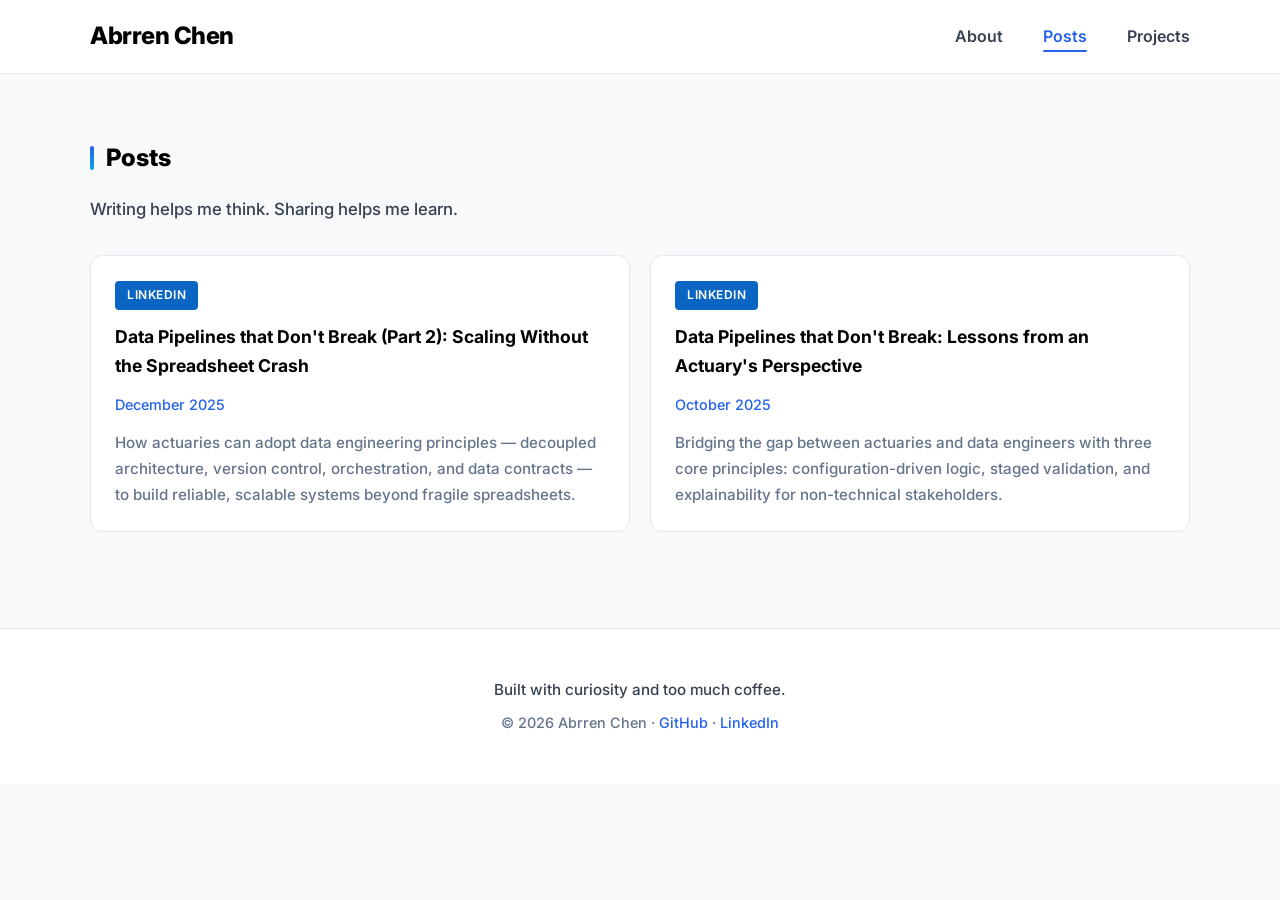
==== posts.html @ b5ec8133 "Initial commit - Personal portfolio site - About page with experience, education, and skills - Posts" ====
<!DOCTYPE html>
<html lang="en">
<head>
    <meta charset="UTF-8">
    <meta name="viewport" content="width=device-width, initial-scale=1.0">
    <title>Posts | Abrren Chen</title>
    <meta name="description" content="Blog posts and articles by Abrren Chen on data science, machine learning, and AI applications.">
    <meta property="og:title" content="Posts | Abrren Chen">
    <meta property="og:description" content="Writing helps me think. Sharing helps me learn.">
    <link rel="preconnect" href="https://fonts.googleapis.com">
    <link rel="preconnect" href="https://fonts.gstatic.com" crossorigin>
    <link href="https://fonts.googleapis.com/css2?family=Inter:wght@400;500;600;700;800&display=swap" rel="stylesheet">
    <link rel="stylesheet" href="css/style.css">
</head>
<body>
    <header>
        <div class="container">
            <a href="index.html" class="logo">Abrren Chen</a>
            <nav>
                <ul>
                    <li><a href="index.html">About</a></li>
                    <li><a href="posts.html" class="active">Posts</a></li>
                    <li><a href="projects.html">Projects</a></li>
                </ul>
            </nav>
        </div>
    </header>

    <main class="container">
        <section>
            <h2>Posts</h2>
            <p class="section-intro">Writing helps me think. Sharing helps me learn.</p>

            <div class="grid" id="posts-container">
                <!-- Posts are automatically rendered from js/data.js -->
            </div>
        </section>
    </main>

    <footer>
        <div class="container">
            <p class="footer-tagline">Built with curiosity and too much coffee.</p>
            <p>&copy; 2026 Abrren Chen · <a href="https://github.com/AbrrenC" target="_blank">GitHub</a> · <a href="https://www.linkedin.com/in/abrren-chen" target="_blank">LinkedIn</a></p>
        </div>
    </footer>

    <script src="js/data.js"></script>
    <script src="js/main.js"></script>
</body>
</html>
---- css/style.css ----
:root {
    --primary: #f8f9fa;
    --secondary: #2563eb;
    --secondary-dark: #1d4ed8;
    --text: #1e293b;
    --text-light: #64748b;
    --white: #ffffff;
    --border: #e2e8f0;
    --accent: #f1f5f9;
    --gradient-start: #2563eb;
    --gradient-end: #0ea5e9;
}

* {
    margin: 0;
    padding: 0;
    box-sizing: border-box;
}

body {
    font-family: 'Inter', 'SF Pro Display', -apple-system, BlinkMacSystemFont, sans-serif;
    background-color: var(--primary);
    color: var(--text);
    line-height: 1.7;
    font-weight: 500;
}

.container {
    width: 90%;
    max-width: 1100px;
    margin: 0 auto;
}

/* Header & Navigation */
header {
    background-color: var(--white);
    border-bottom: 1px solid var(--border);
    position: sticky;
    top: 0;
    z-index: 100;
    backdrop-filter: blur(10px);
    background-color: rgba(255, 255, 255, 0.95);
}

header .container {
    display: flex;
    justify-content: space-between;
    align-items: center;
    padding: 1rem 0;
}

.logo {
    font-size: 1.5rem;
    font-weight: 800;
    color: #000000;
    text-decoration: none;
    letter-spacing: -0.5px;
}

.logo:hover {
    color: var(--secondary);
}

nav ul {
    display: flex;
    list-style: none;
    gap: 2.5rem;
}

nav ul li a {
    color: #374151;
    text-decoration: none;
    font-weight: 600;
    font-size: 1rem;
    transition: color 0.2s;
    position: relative;
}

nav ul li a:hover,
nav ul li a.active {
    color: var(--secondary);
}

nav ul li a.active::after {
    content: '';
    position: absolute;
    bottom: -6px;
    left: 0;
    width: 100%;
    height: 2px;
    background: var(--secondary);
    border-radius: 2px;
}

/* Hero Section - Two Column */
.hero {
    padding: 5rem 0 4rem;
}

.hero-content {
    display: grid;
    grid-template-columns: auto 1fr;
    gap: 3.5rem;
    align-items: center;
}

.hero-image {
    position: relative;
    width: 200px;
    height: 200px;
}

.profile-photo {
    width: 200px;
    height: 200px;
    border-radius: 50%;
    object-fit: cover;
    border: 4px solid var(--white);
    box-shadow: 0 8px 30px rgba(0, 0, 0, 0.12);
    position: relative;
    z-index: 1;
}

.hero-image::before {
    content: '';
    position: absolute;
    width: 216px;
    height: 216px;
    border-radius: 50%;
    border: 2px dashed var(--secondary);
    top: 50%;
    left: 50%;
    transform: translate(-50%, -50%);
    opacity: 0.4;
    z-index: 0;
}

.hero-text {
    text-align: left;
}

.greeting {
    font-size: 1.1rem;
    color: var(--secondary);
    font-weight: 600;
    margin-bottom: 0.25rem;
    display: flex;
    align-items: center;
    gap: 0.5rem;
}

.greeting::after {
    content: '👋';
    display: inline-block;
    animation: wave 2.5s ease-in-out infinite;
    transform-origin: 70% 70%;
}

@keyframes wave {
    0%, 100% { transform: rotate(0deg); }
    10% { transform: rotate(14deg); }
    20% { transform: rotate(-8deg); }
    30% { transform: rotate(14deg); }
    40% { transform: rotate(-4deg); }
    50% { transform: rotate(10deg); }
    60%, 100% { transform: rotate(0deg); }
}

.hero-text h1 {
    font-size: 2.75rem;
    font-weight: 800;
    color: #000000;
    margin-bottom: 0.5rem;
    letter-spacing: -1px;
}

.hero-text .subtitle {
    font-size: 1.2rem;
    color: var(--secondary);
    font-weight: 600;
    margin-bottom: 1.25rem;
}

.hero-text .bio {
    color: #374151;
    font-size: 1.05rem;
    line-height: 1.8;
    margin-bottom: 1.5rem;
    max-width: 580px;
    font-weight: 400;
}

.contact-links {
    display: flex;
    gap: 1rem;
    flex-wrap: wrap;
}

.contact-links a {
    display: inline-flex;
    align-items: center;
    gap: 0.5rem;
    padding: 0.6rem 1.2rem;
    background: var(--white);
    border: 1px solid var(--border);
    border-radius: 8px;
    color: var(--text);
    text-decoration: none;
    font-size: 0.9rem;
    font-weight: 500;
    transition: all 0.2s;
}

.contact-links a:hover {
    border-color: var(--secondary);
    color: var(--secondary);
    transform: translateY(-2px);
    box-shadow: 0 4px 12px rgba(37, 99, 235, 0.15);
}

.contact-links a.primary {
    background: linear-gradient(135deg, var(--gradient-start), var(--gradient-end));
    color: var(--white);
    border: none;
}

.contact-links a.primary:hover {
    transform: translateY(-2px);
    box-shadow: 0 6px 20px rgba(37, 99, 235, 0.3);
}

/* Sections */
section {
    padding: 4rem 0;
}

section h2 {
    font-size: 1.5rem;
    font-weight: 800;
    color: #000000;
    margin-bottom: 2rem;
    display: flex;
    align-items: center;
    gap: 0.75rem;
}

section h2::before {
    content: '';
    width: 4px;
    height: 24px;
    background: linear-gradient(180deg, var(--gradient-start), var(--gradient-end));
    border-radius: 2px;
}

/* Cards */
.card {
    background: var(--white);
    border-radius: 12px;
    padding: 1.5rem;
    margin-bottom: 1rem;
    border: 1px solid var(--border);
    transition: all 0.2s;
}

.card:hover {
    border-color: var(--secondary);
    box-shadow: 0 4px 20px rgba(37, 99, 235, 0.08);
}

.card h3 {
    color: #000000;
    font-size: 1.1rem;
    font-weight: 700;
    margin-bottom: 0.25rem;
}

.card .meta {
    color: var(--secondary);
    font-size: 0.9rem;
    font-weight: 500;
    margin-bottom: 0.25rem;
}

.card .location {
    color: var(--text-light);
    font-size: 0.85rem;
}

.card p {
    color: var(--text-light);
    margin-top: 0.75rem;
    font-size: 0.95rem;
}

.card ul {
    margin-top: 0.75rem;
    margin-left: 1.25rem;
    color: var(--text-light);
    font-size: 0.95rem;
}

.card ul li {
    margin-bottom: 0.4rem;
}

/* Skills */
.skills-grid {
    display: grid;
    grid-template-columns: repeat(2, 1fr);
    gap: 1rem;
}

.skill-category {
    padding: 1.25rem 1.5rem;
}

.skill-category h3 {
    color: var(--text);
    font-size: 0.85rem;
    font-weight: 600;
    text-transform: uppercase;
    letter-spacing: 0.5px;
    margin-bottom: 1rem;
    opacity: 0.7;
}

.skill-tags {
    display: flex;
    flex-wrap: wrap;
    gap: 0.5rem;
}

.skill-tag {
    background: var(--accent);
    color: var(--text);
    padding: 0.4rem 0.9rem;
    border-radius: 6px;
    font-size: 0.85rem;
    font-weight: 500;
    border: 1px solid var(--border);
    transition: all 0.2s;
}

.skill-tag:hover {
    background: var(--secondary);
    color: var(--white);
    border-color: var(--secondary);
}

/* Experience & Education Grid */
.two-column {
    display: grid;
    grid-template-columns: repeat(2, 1fr);
    gap: 3rem;
}

.two-column section {
    padding: 0;
}

/* Posts & Projects Grid */
.grid {
    display: grid;
    grid-template-columns: repeat(auto-fit, minmax(300px, 1fr));
    gap: 1.25rem;
}

.grid .card {
    margin-bottom: 0;
}

.card-link {
    text-decoration: none;
    color: inherit;
    display: block;
}

.card-link:hover .card {
    transform: translateY(-4px);
    box-shadow: 0 8px 30px rgba(37, 99, 235, 0.12);
}

.card-link .card {
    transition: all 0.3s;
}

/* Empty State */
.empty-state {
    text-align: center;
    padding: 4rem 2rem;
    color: var(--text-light);
    background: var(--white);
    border-radius: 12px;
    border: 1px dashed var(--border);
}

.empty-state p {
    font-size: 1rem;
}

/* Focus Areas */
.focus-grid {
    display: grid;
    grid-template-columns: repeat(2, 1fr);
    gap: 1.25rem;
}

.focus-card {
    background: var(--white);
    border: 1px solid var(--border);
    border-radius: 12px;
    padding: 1.75rem;
    transition: all 0.2s;
}

.focus-card:hover {
    border-color: var(--secondary);
    box-shadow: 0 4px 20px rgba(37, 99, 235, 0.08);
    transform: translateY(-2px);
}

.focus-icon {
    width: 48px;
    height: 48px;
    background: linear-gradient(135deg, var(--gradient-start), var(--gradient-end));
    border-radius: 10px;
    display: flex;
    align-items: center;
    justify-content: center;
    margin-bottom: 1rem;
    color: white;
}

.focus-card h3 {
    color: #000000;
    font-size: 1.1rem;
    font-weight: 700;
    margin-bottom: 0.5rem;
}

.focus-card p {
    color: #374151;
    font-size: 0.95rem;
    line-height: 1.6;
    margin: 0;
}

/* Section Intro */
.section-intro {
    color: #374151;
    font-size: 1.05rem;
    margin-top: -1rem;
    margin-bottom: 2rem;
}

/* Source Tags (LinkedIn, Medium) */
.card-header {
    margin-bottom: 0.75rem;
}

.source-tag {
    display: inline-block;
    padding: 0.25rem 0.75rem;
    border-radius: 4px;
    font-size: 0.75rem;
    font-weight: 600;
    text-transform: uppercase;
    letter-spacing: 0.5px;
}

.source-tag.linkedin {
    background: #0a66c2;
    color: white;
}

.source-tag.medium {
    background: #000000;
    color: white;
}

.source-tag.other {
    background: var(--accent);
    color: var(--text);
}

/* Project Cards */
.project-card {
    display: flex;
    flex-direction: column;
}

.project-tags {
    display: flex;
    flex-wrap: wrap;
    gap: 0.5rem;
    margin-top: 1rem;
}

.project-links {
    display: flex;
    gap: 0.75rem;
    margin-top: 1.25rem;
    padding-top: 1rem;
    border-top: 1px solid var(--border);
}

.project-link {
    display: inline-flex;
    align-items: center;
    gap: 0.4rem;
    padding: 0.5rem 1rem;
    background: var(--accent);
    border: 1px solid var(--border);
    border-radius: 6px;
    color: var(--text);
    text-decoration: none;
    font-size: 0.85rem;
    font-weight: 600;
    transition: all 0.2s;
}

.project-link:hover {
    background: var(--secondary);
    border-color: var(--secondary);
    color: white;
}

.project-link.demo {
    background: var(--secondary);
    border-color: var(--secondary);
    color: white;
}

.project-link.demo:hover {
    background: var(--secondary-dark);
    border-color: var(--secondary-dark);
}

/* Footer */
footer {
    text-align: center;
    padding: 3rem 0;
    border-top: 1px solid var(--border);
    background: var(--white);
    margin-top: 2rem;
}

footer p {
    color: var(--text-light);
    font-size: 0.9rem;
}

.footer-tagline {
    font-size: 0.95rem;
    margin-bottom: 0.5rem;
    color: #374151;
}

footer a {
    color: var(--secondary);
    text-decoration: none;
    font-weight: 500;
}

footer a:hover {
    text-decoration: underline;
}

/* Responsive */
@media (max-width: 900px) {
    .skills-grid,
    .two-column,
    .focus-grid {
        grid-template-columns: 1fr;
        gap: 1rem;
    }

    .two-column {
        gap: 2rem;
    }
}

@media (max-width: 768px) {
    header .container {
        flex-direction: column;
        gap: 1rem;
    }

    nav ul {
        gap: 1.5rem;
    }

    .hero-content {
        grid-template-columns: 1fr;
        text-align: center;
        gap: 2rem;
    }

    .hero-image {
        margin: 0 auto;
    }

    .hero-text {
        text-align: center;
    }

    .hero-text h1 {
        font-size: 2rem;
    }

    .hero-text .bio {
        max-width: 100%;
    }

    .contact-links {
        justify-content: center;
    }
}
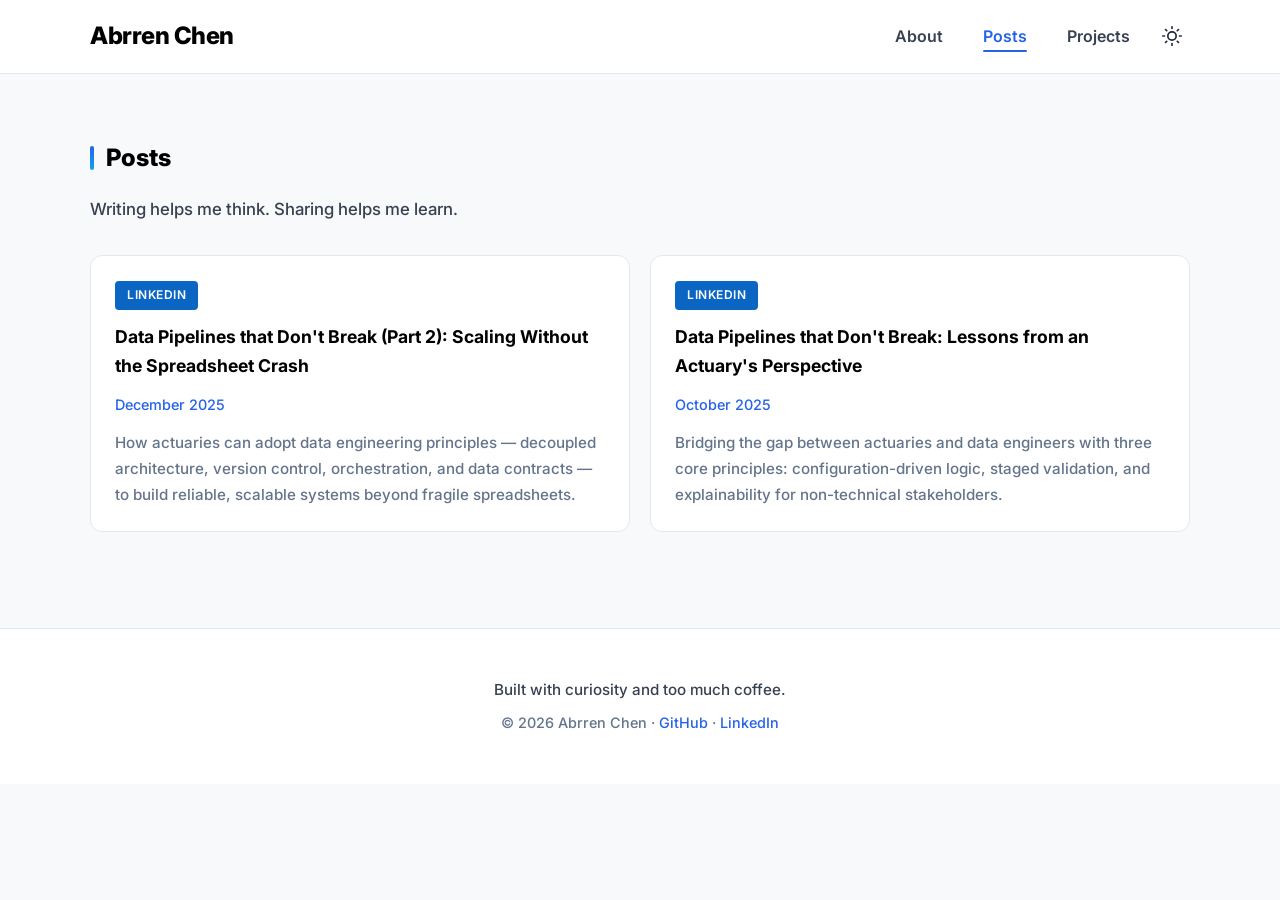
==== commit 9d2de153: "Add dark/light theme toggle - Added sun/moon toggle button in header navigation - Dark mode CSS with" ====
--- a/posts.html
+++ b/posts.html
@@ -7,6 +7,7 @@
     <meta name="description" content="Blog posts and articles by Abrren Chen on data science, machine learning, and AI applications.">
     <meta property="og:title" content="Posts | Abrren Chen">
     <meta property="og:description" content="Writing helps me think. Sharing helps me learn.">
+    <link rel="icon" type="image/svg+xml" href="images/favicon.svg">
     <link rel="preconnect" href="https://fonts.googleapis.com">
     <link rel="preconnect" href="https://fonts.gstatic.com" crossorigin>
     <link href="https://fonts.googleapis.com/css2?family=Inter:wght@400;500;600;700;800&display=swap" rel="stylesheet">
@@ -22,6 +23,10 @@
                     <li><a href="posts.html" class="active">Posts</a></li>
                     <li><a href="projects.html">Projects</a></li>
                 </ul>
+                <button class="theme-toggle" aria-label="Toggle theme">
+                    <svg class="icon-sun" xmlns="http://www.w3.org/2000/svg" viewBox="0 0 24 24" fill="none" stroke="currentColor" stroke-width="2" stroke-linecap="round" stroke-linejoin="round"><circle cx="12" cy="12" r="5"/><line x1="12" y1="1" x2="12" y2="3"/><line x1="12" y1="21" x2="12" y2="23"/><line x1="4.22" y1="4.22" x2="5.64" y2="5.64"/><line x1="18.36" y1="18.36" x2="19.78" y2="19.78"/><line x1="1" y1="12" x2="3" y2="12"/><line x1="21" y1="12" x2="23" y2="12"/><line x1="4.22" y1="19.78" x2="5.64" y2="18.36"/><line x1="18.36" y1="5.64" x2="19.78" y2="4.22"/></svg>
+                    <svg class="icon-moon" xmlns="http://www.w3.org/2000/svg" viewBox="0 0 24 24" fill="none" stroke="currentColor" stroke-width="2" stroke-linecap="round" stroke-linejoin="round"><path d="M21 12.79A9 9 0 1 1 11.21 3 7 7 0 0 0 21 12.79z"/></svg>
+                </button>
             </nav>
         </div>
     </header>
--- a/css/style.css
+++ b/css/style.css
@@ -59,6 +59,12 @@
 
 .logo:hover {
     color: var(--secondary);
+}
+
+nav {
+    display: flex;
+    align-items: center;
+    gap: 1.5rem;
 }
 
 nav ul {
@@ -616,3 +622,79 @@
         justify-content: center;
     }
 }
+
+/* Theme Toggle */
+.theme-toggle {
+    background: none;
+    border: none;
+    cursor: pointer;
+    padding: 0.5rem;
+    border-radius: 8px;
+    display: flex;
+    align-items: center;
+    justify-content: center;
+    color: var(--text);
+    transition: all 0.2s;
+}
+
+.theme-toggle:hover {
+    background: var(--accent);
+    color: var(--secondary);
+}
+
+.theme-toggle svg {
+    width: 20px;
+    height: 20px;
+}
+
+.theme-toggle .icon-moon {
+    display: none;
+}
+
+/* Dark Mode */
+[data-theme="dark"] {
+    --primary: #0f172a;
+    --secondary: #3b82f6;
+    --secondary-dark: #2563eb;
+    --text: #e2e8f0;
+    --text-light: #94a3b8;
+    --white: #1e293b;
+    --border: #334155;
+    --accent: #334155;
+}
+
+[data-theme="dark"] .logo,
+[data-theme="dark"] .hero-text h1,
+[data-theme="dark"] section h2,
+[data-theme="dark"] .card h3,
+[data-theme="dark"] .focus-card h3 {
+    color: #f1f5f9;
+}
+
+[data-theme="dark"] nav ul li a {
+    color: #cbd5e1;
+}
+
+[data-theme="dark"] .hero-text .bio,
+[data-theme="dark"] .focus-card p,
+[data-theme="dark"] .section-intro,
+[data-theme="dark"] .footer-tagline {
+    color: #94a3b8;
+}
+
+[data-theme="dark"] header {
+    background-color: rgba(15, 23, 42, 0.95);
+}
+
+[data-theme="dark"] .source-tag.other {
+    background: #475569;
+    color: #e2e8f0;
+}
+
+[data-theme="dark"] .theme-toggle .icon-sun {
+    display: none;
+}
+
+[data-theme="dark"] .theme-toggle .icon-moon {
+    display: block;
+}
